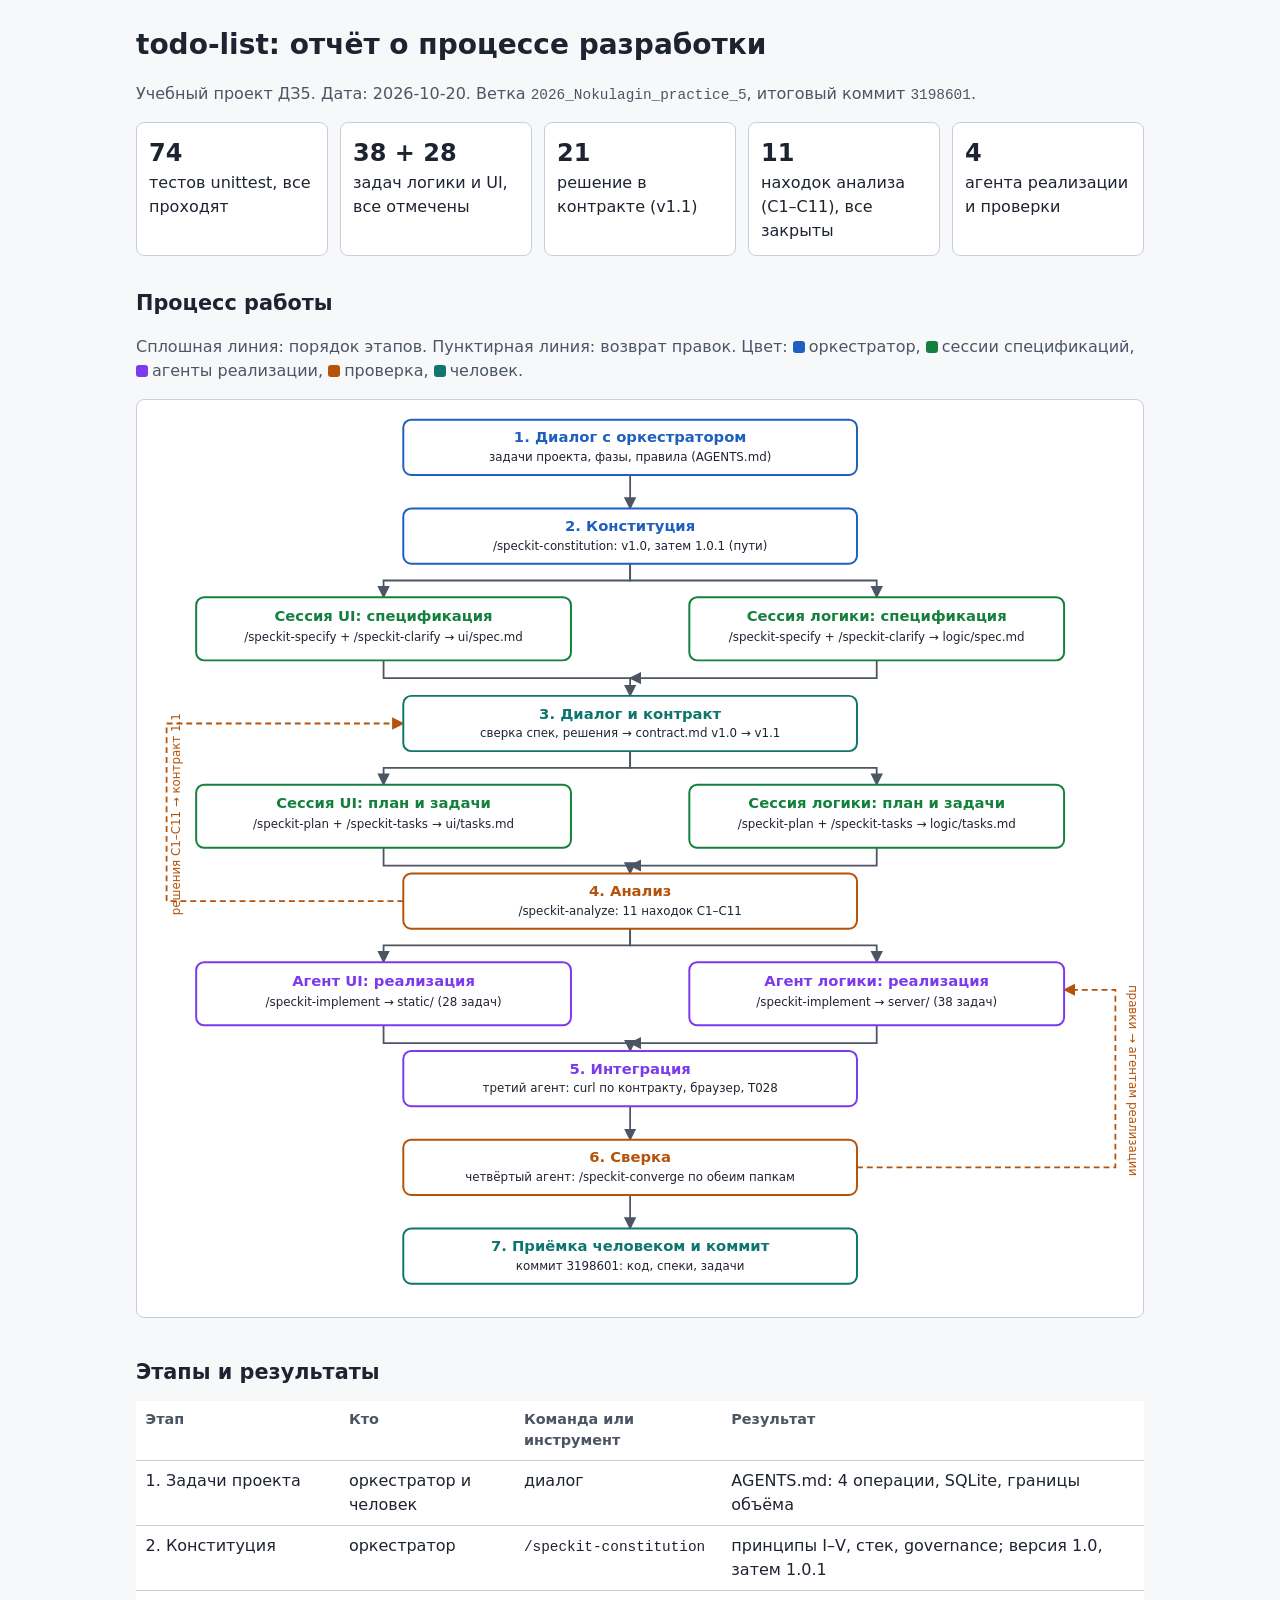
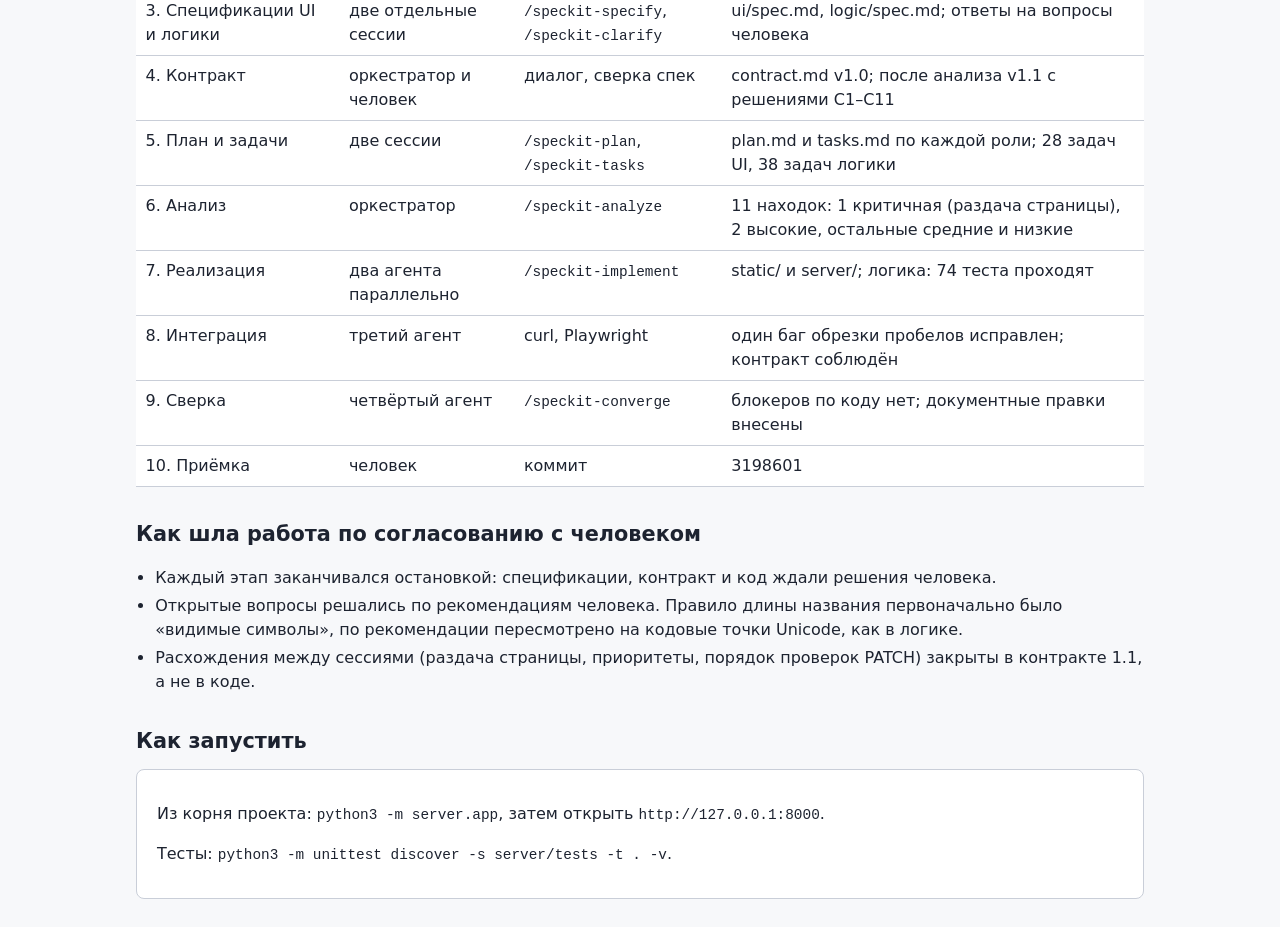
==== practices/practice_05/todo-list/report.html @ 518e2ce3 "docs: add process report for todo-list HTML report with the development process diagram: dialogue wi" ====
<!doctype html>
<html lang="ru">
<head>
<meta charset="utf-8">
<meta name="viewport" content="width=device-width, initial-scale=1">
<title>Отчёт: todo-list, процесс разработки</title>
<style>
  :root {
    --bg: #f7f8fa;
    --panel: #ffffff;
    --text: #1d2330;
    --muted: #4b5563;
    --line: #c9ced8;
    --orch: #1f5fbf;
    --session: #15803d;
    --agent: #7c3aed;
    --check: #b45309;
    --human: #0f766e;
  }
  @media (prefers-color-scheme: dark) {
    :root:not([data-theme="light"]) {
      --bg: #12151c;
      --panel: #1a1f2a;
      --text: #e6e9ef;
      --muted: #aab2c0;
      --line: #374151;
      --orch: #7fb0ff;
      --session: #6fd495;
      --agent: #c4a7ff;
      --check: #f5b75c;
      --human: #6fd4c8;
    }
  }
  :root[data-theme="dark"] {
    --bg: #12151c;
    --panel: #1a1f2a;
    --text: #e6e9ef;
    --muted: #aab2c0;
    --line: #374151;
    --orch: #7fb0ff;
    --session: #6fd495;
    --agent: #c4a7ff;
    --check: #f5b75c;
    --human: #6fd4c8;
  }
  * { box-sizing: border-box; }
  body {
    margin: 0;
    background: var(--bg);
    color: var(--text);
    font: 16px/1.5 system-ui, -apple-system, "Segoe UI", sans-serif;
  }
  main { max-width: 1040px; margin: 0 auto; padding: 1rem; }
  h1 { font-size: 1.75rem; margin: 0.5rem 0; }
  h2 { font-size: 1.3rem; margin: 2rem 0 0.75rem; }
  p, li { color: var(--text); }
  .muted { color: var(--muted); }
  .panel {
    background: var(--panel);
    border: 1px solid var(--line);
    border-radius: 8px;
    padding: 1rem 1.25rem;
    margin: 0.75rem 0;
  }
  .stats { display: grid; grid-template-columns: repeat(auto-fit, minmax(160px, 1fr)); gap: 0.75rem; }
  .stat { background: var(--panel); border: 1px solid var(--line); border-radius: 8px; padding: 0.75rem; }
  .stat b { display: block; font-size: 1.5rem; }
  table { width: 100%; border-collapse: collapse; background: var(--panel); }
  th, td { text-align: left; padding: 0.5rem 0.6rem; border-bottom: 1px solid var(--line); vertical-align: top; }
  th { font-size: 0.9rem; color: var(--muted); }
  code { font: 0.9em ui-monospace, Menlo, monospace; }
  .legend span { display: inline-block; margin-right: 1rem; font-size: 0.9rem; }
  .swatch { display: inline-block; width: 12px; height: 12px; border-radius: 3px; vertical-align: -1px; margin-right: 4px; }
  svg text { font-family: system-ui, -apple-system, "Segoe UI", sans-serif; }
  .diagram { width: 100%; height: auto; background: var(--panel); border: 1px solid var(--line); border-radius: 8px; }
  .box-title { font-size: 15px; font-weight: 700; }
  .box-sub { font-size: 12px; }
  .arrow { fill: none; stroke: var(--muted); stroke-width: 1.8; marker-end: url(#arr); }
  .back { fill: none; stroke: var(--check); stroke-width: 1.8; stroke-dasharray: 6 4; marker-end: url(#arrBack); }
  .lbl { font-size: 12px; fill: var(--check); }
  ul { padding-left: 1.2rem; }
  li { margin: 0.25rem 0; }
  @media (max-width: 600px) {
    h1 { font-size: 1.35rem; }
    table, thead, tbody, tr, th, td { display: block; }
    thead { display: none; }
    tr { border-bottom: 1px solid var(--line); padding: 0.5rem 0; }
    td { border: 0; padding: 0.15rem 0; }
    td::before { content: attr(data-label) ": "; color: var(--muted); }
  }
</style>
</head>
<body>
<main>
  <h1>todo-list: отчёт о процессе разработки</h1>
  <p class="muted">Учебный проект ДЗ5. Дата: 2026-10-20. Ветка <code>2026_Nokulagin_practice_5</code>, итоговый коммит <code>3198601</code>.</p>

  <div class="stats">
    <div class="stat"><b>74</b>тестов unittest, все проходят</div>
    <div class="stat"><b>38 + 28</b>задач логики и UI, все отмечены</div>
    <div class="stat"><b>21</b>решение в контракте (v1.1)</div>
    <div class="stat"><b>11</b>находок анализа (C1–C11), все закрыты</div>
    <div class="stat"><b>4</b>агента реализации и проверки</div>
  </div>

  <h2>Процесс работы</h2>
  <p class="muted">Сплошная линия: порядок этапов. Пунктирная линия: возврат правок. Цвет: <span class="swatch" style="background:var(--orch)"></span>оркестратор,
    <span class="swatch" style="background:var(--session)"></span>сессии спецификаций,
    <span class="swatch" style="background:var(--agent)"></span>агенты реализации,
    <span class="swatch" style="background:var(--check)"></span>проверка,
    <span class="swatch" style="background:var(--human)"></span>человек.</p>

  <svg class="diagram" viewBox="0 0 1020 930" role="img" aria-labelledby="diagram-title diagram-desc">
    <title id="diagram-title">Диаграмма процесса разработки todo-list</title>
    <desc id="diagram-desc">Диалог с оркестратором, конституция, две сессии спецификаций UI и логики, диалог и контракт, планы и задачи в двух сессиях, анализ, реализация двумя агентами, интеграция, сверка, приёмка и коммит. Возвраты правок идут назад к контракту и к агентам реализации.</desc>
    <defs>
      <marker id="arr" viewBox="0 0 10 10" refX="9" refY="5" markerWidth="7" markerHeight="7" orient="auto-start-reverse">
        <path d="M0,0 L10,5 L0,10 z" fill="var(--muted)"/>
      </marker>
      <marker id="arrBack" viewBox="0 0 10 10" refX="9" refY="5" markerWidth="7" markerHeight="7" orient="auto-start-reverse">
        <path d="M0,0 L10,5 L0,10 z" fill="var(--check)"/>
      </marker>
    </defs>

    <!-- Стрелки: основной поток -->
    <path class="arrow" d="M500 76 V110"/>
    <path class="arrow" d="M500 166 V183 H250 V200"/>
    <path class="arrow" d="M500 166 V183 H750 V200"/>
    <path class="arrow" d="M250 264 V282 H500 V300"/>
    <path class="arrow" d="M750 264 V282 H500"/>
    <path class="arrow" d="M500 356 V373 H250 V390"/>
    <path class="arrow" d="M500 356 V373 H750 V390"/>
    <path class="arrow" d="M250 454 V472 H500 V480"/>
    <path class="arrow" d="M750 454 V472 H500"/>
    <path class="arrow" d="M500 536 V553 H250 V570"/>
    <path class="arrow" d="M500 536 V553 H750 V570"/>
    <path class="arrow" d="M250 634 V652 H500 V660"/>
    <path class="arrow" d="M750 634 V652 H500"/>
    <path class="arrow" d="M500 716 V750"/>
    <path class="arrow" d="M500 806 V840"/>

    <!-- Возврат: решения C1–C11 назад к контракту -->
    <path class="back" d="M270 508 H30 V328 H270"/>
    <text class="lbl" x="44" y="420" text-anchor="middle" transform="rotate(-90 44 420)">решения C1–C11 → контракт 1.1</text>

    <!-- Возврат: правки от сверки агентам реализации -->
    <path class="back" d="M730 778 H992 V598 H940"/>
    <text class="lbl" x="1006" y="690" text-anchor="middle" transform="rotate(90 1006 690)">правки → агентам реализации</text>

    <!-- 1. Оркестратор -->
    <rect x="270" y="20" width="460" height="56" rx="8" fill="var(--panel)" stroke="var(--orch)" stroke-width="2"/>
    <text class="box-title" x="500" y="43" text-anchor="middle" fill="var(--orch)">1. Диалог с оркестратором</text>
    <text class="box-sub" x="500" y="62" text-anchor="middle" fill="var(--text)">задачи проекта, фазы, правила (AGENTS.md)</text>

    <!-- 2. Конституция -->
    <rect x="270" y="110" width="460" height="56" rx="8" fill="var(--panel)" stroke="var(--orch)" stroke-width="2"/>
    <text class="box-title" x="500" y="133" text-anchor="middle" fill="var(--orch)">2. Конституция</text>
    <text class="box-sub" x="500" y="152" text-anchor="middle" fill="var(--text)">/speckit-constitution: v1.0, затем 1.0.1 (пути)</text>

    <!-- 3a/3b. Сессии спецификаций -->
    <rect x="60" y="200" width="380" height="64" rx="8" fill="var(--panel)" stroke="var(--session)" stroke-width="2"/>
    <text class="box-title" x="250" y="224" text-anchor="middle" fill="var(--session)">Сессия UI: спецификация</text>
    <text class="box-sub" x="250" y="244" text-anchor="middle" fill="var(--text)">/speckit-specify + /speckit-clarify → ui/spec.md</text>

    <rect x="560" y="200" width="380" height="64" rx="8" fill="var(--panel)" stroke="var(--session)" stroke-width="2"/>
    <text class="box-title" x="750" y="224" text-anchor="middle" fill="var(--session)">Сессия логики: спецификация</text>
    <text class="box-sub" x="750" y="244" text-anchor="middle" fill="var(--text)">/speckit-specify + /speckit-clarify → logic/spec.md</text>

    <!-- 4. Диалог и контракт -->
    <rect x="270" y="300" width="460" height="56" rx="8" fill="var(--panel)" stroke="var(--human)" stroke-width="2"/>
    <text class="box-title" x="500" y="323" text-anchor="middle" fill="var(--human)">3. Диалог и контракт</text>
    <text class="box-sub" x="500" y="342" text-anchor="middle" fill="var(--text)">сверка спек, решения → contract.md v1.0 → v1.1</text>

    <!-- 5a/5b. План и задачи -->
    <rect x="60" y="390" width="380" height="64" rx="8" fill="var(--panel)" stroke="var(--session)" stroke-width="2"/>
    <text class="box-title" x="250" y="414" text-anchor="middle" fill="var(--session)">Сессия UI: план и задачи</text>
    <text class="box-sub" x="250" y="434" text-anchor="middle" fill="var(--text)">/speckit-plan + /speckit-tasks → ui/tasks.md</text>

    <rect x="560" y="390" width="380" height="64" rx="8" fill="var(--panel)" stroke="var(--session)" stroke-width="2"/>
    <text class="box-title" x="750" y="414" text-anchor="middle" fill="var(--session)">Сессия логики: план и задачи</text>
    <text class="box-sub" x="750" y="434" text-anchor="middle" fill="var(--text)">/speckit-plan + /speckit-tasks → logic/tasks.md</text>

    <!-- 6. Анализ -->
    <rect x="270" y="480" width="460" height="56" rx="8" fill="var(--panel)" stroke="var(--check)" stroke-width="2"/>
    <text class="box-title" x="500" y="503" text-anchor="middle" fill="var(--check)">4. Анализ</text>
    <text class="box-sub" x="500" y="522" text-anchor="middle" fill="var(--text)">/speckit-analyze: 11 находок C1–C11</text>

    <!-- 7a/7b. Реализация агентами -->
    <rect x="60" y="570" width="380" height="64" rx="8" fill="var(--panel)" stroke="var(--agent)" stroke-width="2"/>
    <text class="box-title" x="250" y="594" text-anchor="middle" fill="var(--agent)">Агент UI: реализация</text>
    <text class="box-sub" x="250" y="614" text-anchor="middle" fill="var(--text)">/speckit-implement → static/ (28 задач)</text>

    <rect x="560" y="570" width="380" height="64" rx="8" fill="var(--panel)" stroke="var(--agent)" stroke-width="2"/>
    <text class="box-title" x="750" y="594" text-anchor="middle" fill="var(--agent)">Агент логики: реализация</text>
    <text class="box-sub" x="750" y="614" text-anchor="middle" fill="var(--text)">/speckit-implement → server/ (38 задач)</text>

    <!-- 8. Интеграция -->
    <rect x="270" y="660" width="460" height="56" rx="8" fill="var(--panel)" stroke="var(--agent)" stroke-width="2"/>
    <text class="box-title" x="500" y="683" text-anchor="middle" fill="var(--agent)">5. Интеграция</text>
    <text class="box-sub" x="500" y="702" text-anchor="middle" fill="var(--text)">третий агент: curl по контракту, браузер, T028</text>

    <!-- 9. Сверка -->
    <rect x="270" y="750" width="460" height="56" rx="8" fill="var(--panel)" stroke="var(--check)" stroke-width="2"/>
    <text class="box-title" x="500" y="773" text-anchor="middle" fill="var(--check)">6. Сверка</text>
    <text class="box-sub" x="500" y="792" text-anchor="middle" fill="var(--text)">четвёртый агент: /speckit-converge по обеим папкам</text>

    <!-- 10. Приёмка -->
    <rect x="270" y="840" width="460" height="56" rx="8" fill="var(--panel)" stroke="var(--human)" stroke-width="2"/>
    <text class="box-title" x="500" y="863" text-anchor="middle" fill="var(--human)">7. Приёмка человеком и коммит</text>
    <text class="box-sub" x="500" y="882" text-anchor="middle" fill="var(--text)">коммит 3198601: код, спеки, задачи</text>
  </svg>

  <h2>Этапы и результаты</h2>
  <table>
    <thead><tr><th>Этап</th><th>Кто</th><th>Команда или инструмент</th><th>Результат</th></tr></thead>
    <tbody>
      <tr><td data-label="Этап">1. Задачи проекта</td><td data-label="Кто">оркестратор и человек</td><td data-label="Инструмент">диалог</td><td data-label="Результат">AGENTS.md: 4 операции, SQLite, границы объёма</td></tr>
      <tr><td data-label="Этап">2. Конституция</td><td data-label="Кто">оркестратор</td><td data-label="Инструмент"><code>/speckit-constitution</code></td><td data-label="Результат">принципы I–V, стек, governance; версия 1.0, затем 1.0.1</td></tr>
      <tr><td data-label="Этап">3. Спецификации UI и логики</td><td data-label="Кто">две отдельные сессии</td><td data-label="Инструмент"><code>/speckit-specify</code>, <code>/speckit-clarify</code></td><td data-label="Результат">ui/spec.md, logic/spec.md; ответы на вопросы человека</td></tr>
      <tr><td data-label="Этап">4. Контракт</td><td data-label="Кто">оркестратор и человек</td><td data-label="Инструмент">диалог, сверка спек</td><td data-label="Результат">contract.md v1.0; после анализа v1.1 с решениями C1–C11</td></tr>
      <tr><td data-label="Этап">5. План и задачи</td><td data-label="Кто">две сессии</td><td data-label="Инструмент"><code>/speckit-plan</code>, <code>/speckit-tasks</code></td><td data-label="Результат">plan.md и tasks.md по каждой роли; 28 задач UI, 38 задач логики</td></tr>
      <tr><td data-label="Этап">6. Анализ</td><td data-label="Кто">оркестратор</td><td data-label="Инструмент"><code>/speckit-analyze</code></td><td data-label="Результат">11 находок: 1 критичная (раздача страницы), 2 высокие, остальные средние и низкие</td></tr>
      <tr><td data-label="Этап">7. Реализация</td><td data-label="Кто">два агента параллельно</td><td data-label="Инструмент"><code>/speckit-implement</code></td><td data-label="Результат">static/ и server/; логика: 74 теста проходят</td></tr>
      <tr><td data-label="Этап">8. Интеграция</td><td data-label="Кто">третий агент</td><td data-label="Инструмент">curl, Playwright</td><td data-label="Результат">один баг обрезки пробелов исправлен; контракт соблюдён</td></tr>
      <tr><td data-label="Этап">9. Сверка</td><td data-label="Кто">четвёртый агент</td><td data-label="Инструмент"><code>/speckit-converge</code></td><td data-label="Результат">блокеров по коду нет; документные правки внесены</td></tr>
      <tr><td data-label="Этап">10. Приёмка</td><td data-label="Кто">человек</td><td data-label="Инструмент">коммит</td><td data-label="Результат">3198601</td></tr>
    </tbody>
  </table>

  <h2>Как шла работа по согласованию с человеком</h2>
  <ul>
    <li>Каждый этап заканчивался остановкой: спецификации, контракт и код ждали решения человека.</li>
    <li>Открытые вопросы решались по рекомендациям человека. Правило длины названия первоначально было «видимые символы», по рекомендации пересмотрено на кодовые точки Unicode, как в логике.</li>
    <li>Расхождения между сессиями (раздача страницы, приоритеты, порядок проверок PATCH) закрыты в контракте 1.1, а не в коде.</li>
  </ul>

  <h2>Как запустить</h2>
  <div class="panel">
    <p>Из корня проекта: <code>python3 -m server.app</code>, затем открыть <code>http://127.0.0.1:8000</code>.</p>
    <p>Тесты: <code>python3 -m unittest discover -s server/tests -t . -v</code>.</p>
  </div>
</main>
</body>
</html>
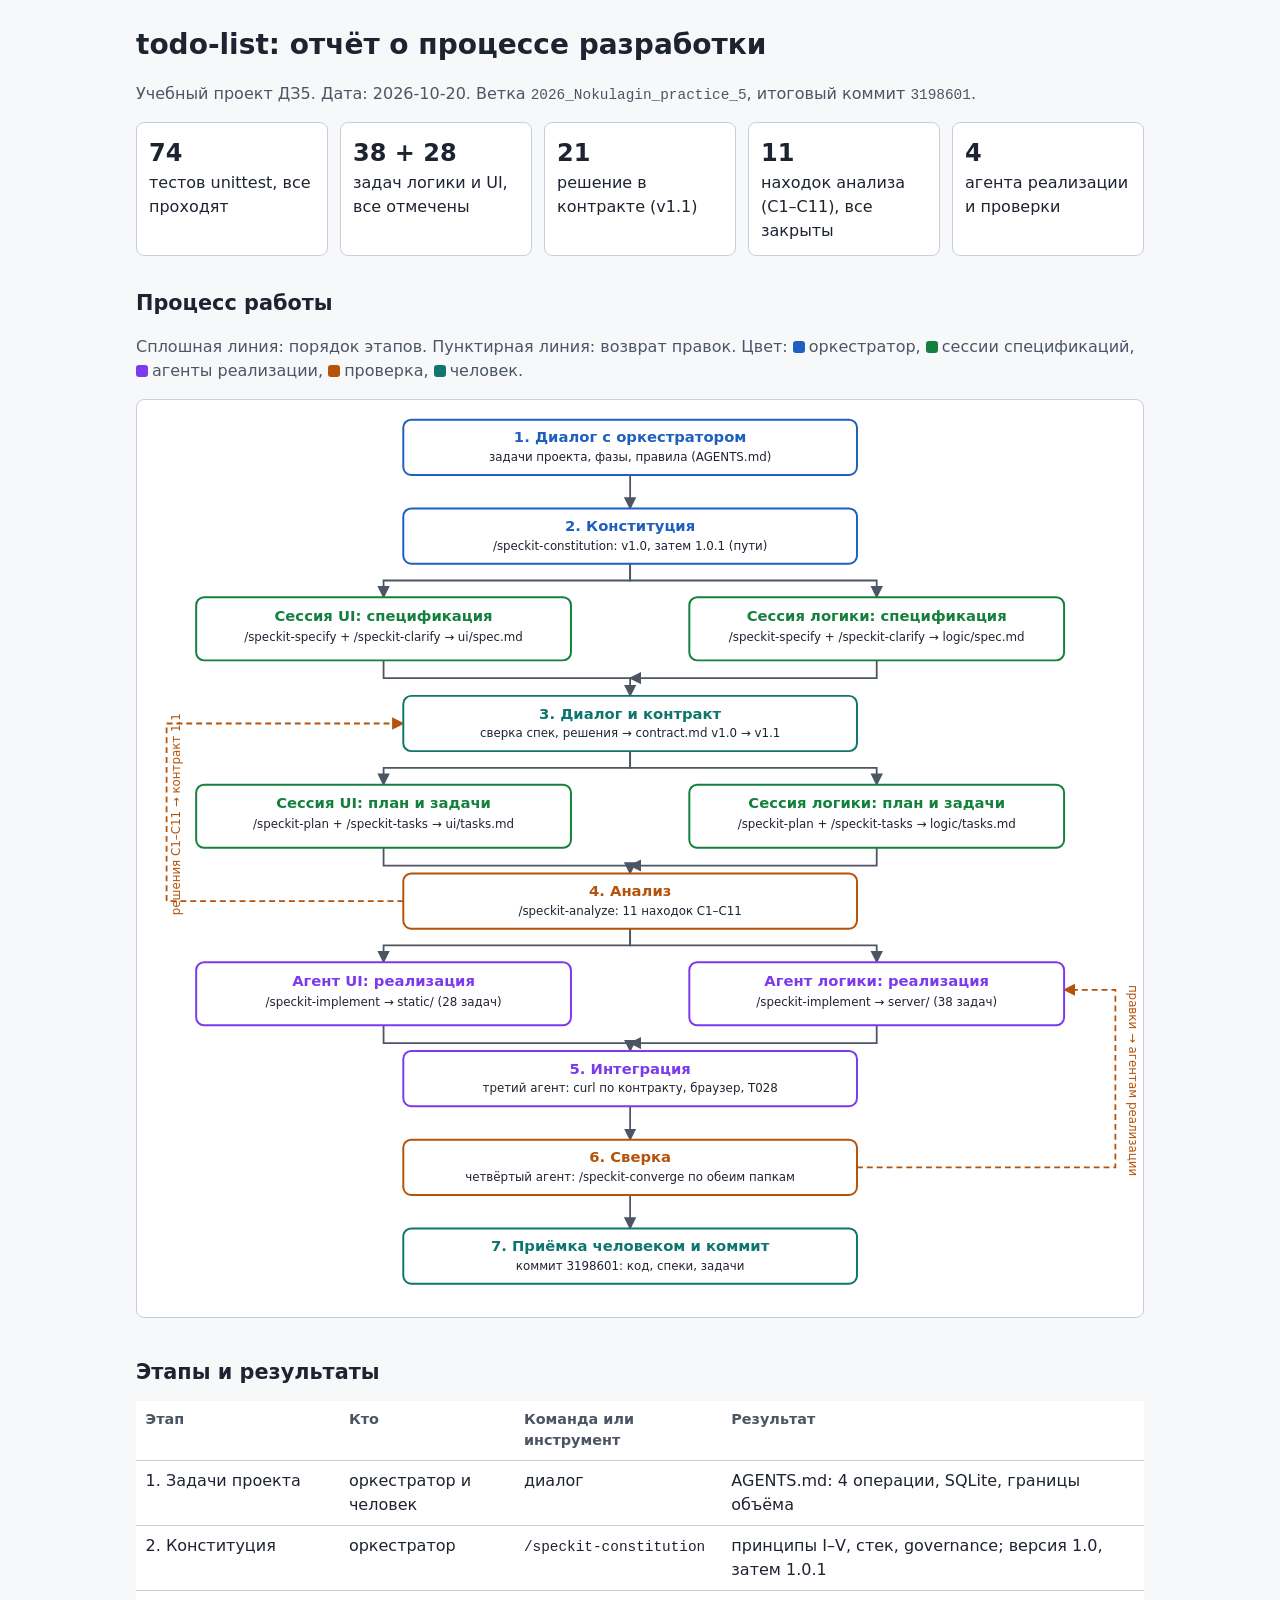
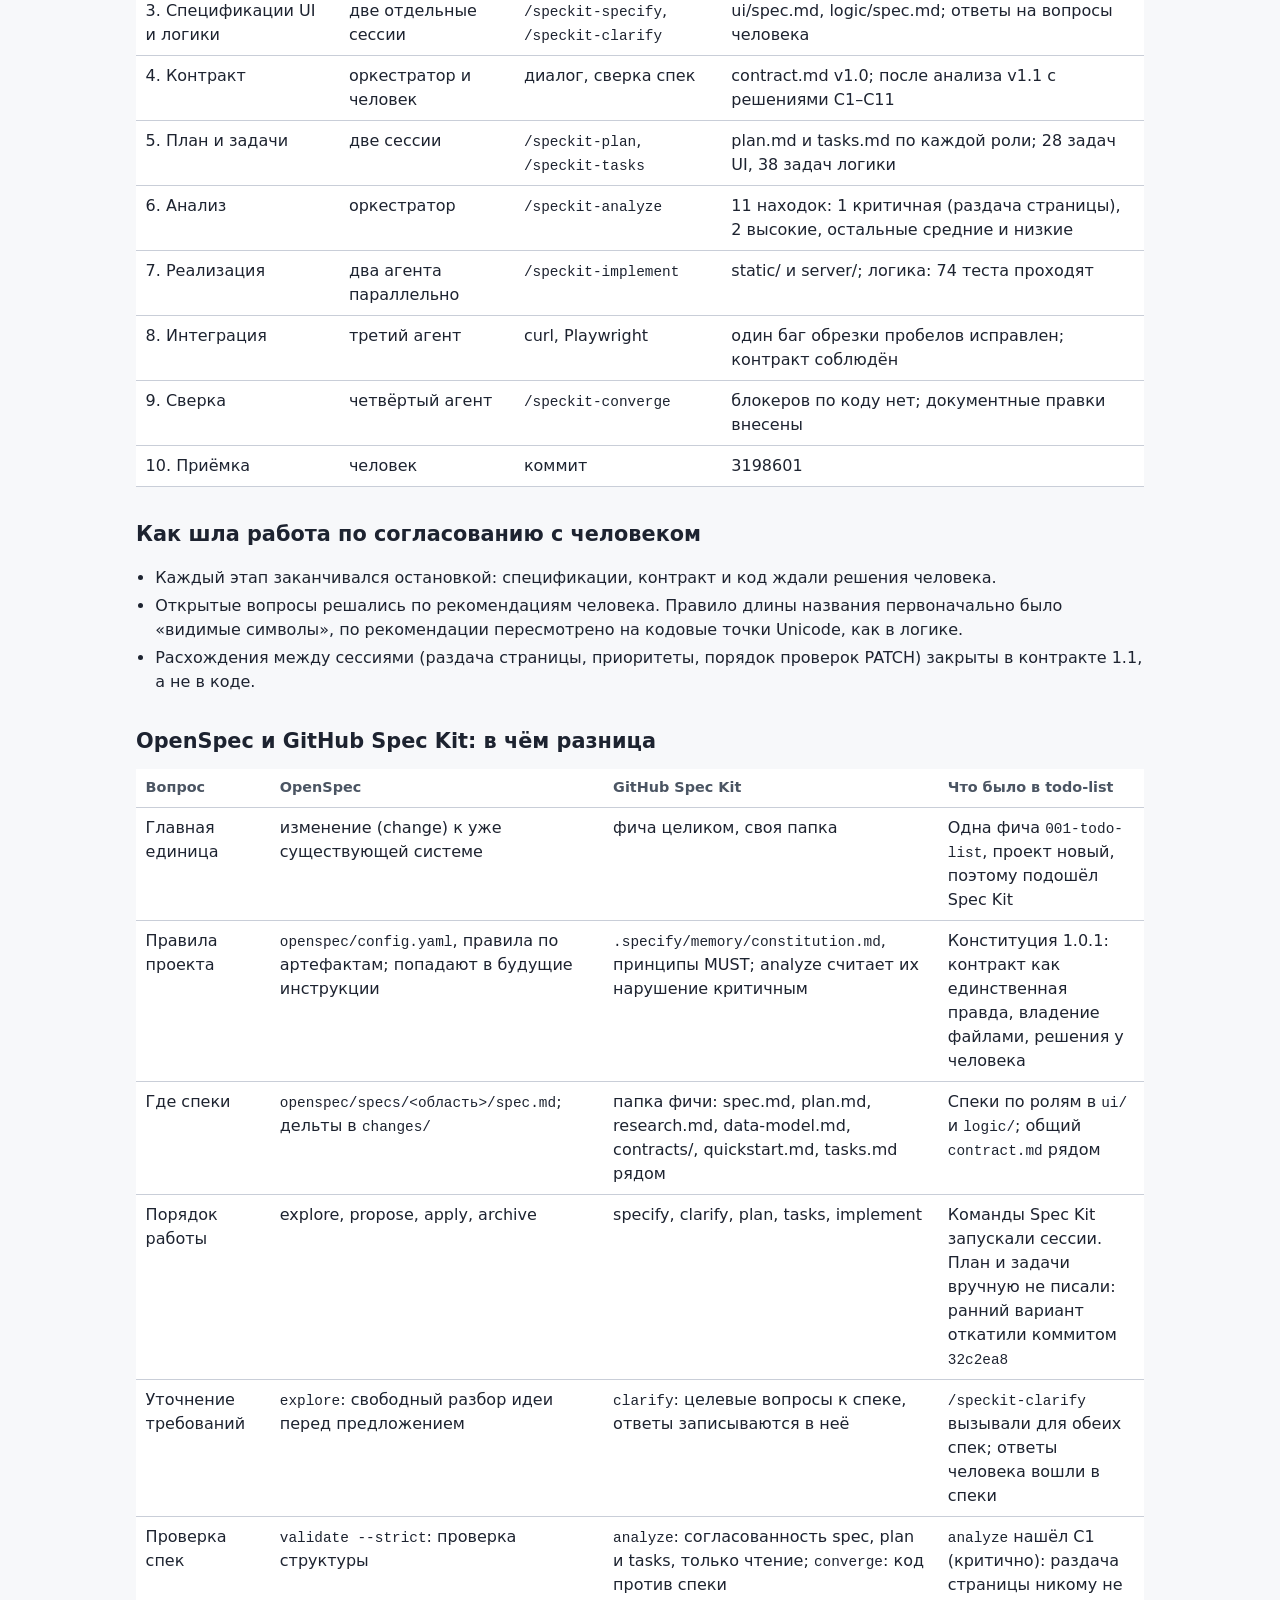
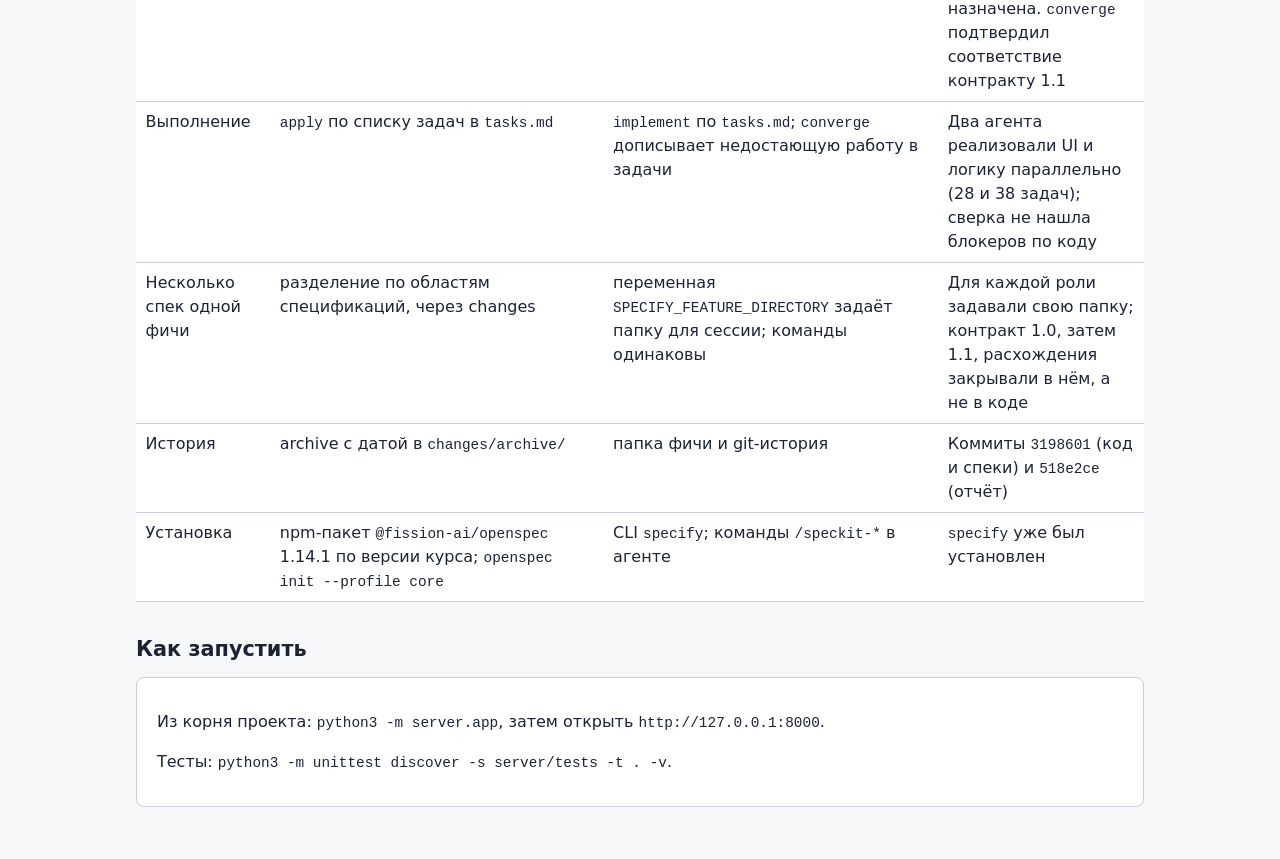
==== commit aa090a97: "docs: add OpenSpec comparison, check results and demo scenario - report.html: comparison table of Op" ====
--- a/practices/practice_05/todo-list/report.html
+++ b/practices/practice_05/todo-list/report.html
@@ -234,6 +234,23 @@
     <li>Расхождения между сессиями (раздача страницы, приоритеты, порядок проверок PATCH) закрыты в контракте 1.1, а не в коде.</li>
   </ul>
 
+  <h2>OpenSpec и GitHub Spec Kit: в чём разница</h2>
+  <table>
+    <thead><tr><th>Вопрос</th><th>OpenSpec</th><th>GitHub Spec Kit</th><th>Что было в todo-list</th></tr></thead>
+    <tbody>
+      <tr><td data-label="Вопрос">Главная единица</td><td data-label="OpenSpec">изменение (change) к уже существующей системе</td><td data-label="Spec Kit">фича целиком, своя папка</td><td data-label="todo-list">Одна фича <code>001-todo-list</code>, проект новый, поэтому подошёл Spec Kit</td></tr>
+      <tr><td data-label="Вопрос">Правила проекта</td><td data-label="OpenSpec"><code>openspec/config.yaml</code>, правила по артефактам; попадают в будущие инструкции</td><td data-label="Spec Kit"><code>.specify/memory/constitution.md</code>, принципы MUST; analyze считает их нарушение критичным</td><td data-label="todo-list">Конституция 1.0.1: контракт как единственная правда, владение файлами, решения у человека</td></tr>
+      <tr><td data-label="Вопрос">Где спеки</td><td data-label="OpenSpec"><code>openspec/specs/&lt;область&gt;/spec.md</code>; дельты в <code>changes/</code></td><td data-label="Spec Kit">папка фичи: spec.md, plan.md, research.md, data-model.md, contracts/, quickstart.md, tasks.md рядом</td><td data-label="todo-list">Спеки по ролям в <code>ui/</code> и <code>logic/</code>; общий <code>contract.md</code> рядом</td></tr>
+      <tr><td data-label="Вопрос">Порядок работы</td><td data-label="OpenSpec">explore, propose, apply, archive</td><td data-label="Spec Kit">specify, clarify, plan, tasks, implement</td><td data-label="todo-list">Команды Spec Kit запускали сессии. План и задачи вручную не писали: ранний вариант откатили коммитом <code>32c2ea8</code></td></tr>
+      <tr><td data-label="Вопрос">Уточнение требований</td><td data-label="OpenSpec"><code>explore</code>: свободный разбор идеи перед предложением</td><td data-label="Spec Kit"><code>clarify</code>: целевые вопросы к спеке, ответы записываются в неё</td><td data-label="todo-list"><code>/speckit-clarify</code> вызывали для обеих спек; ответы человека вошли в спеки</td></tr>
+      <tr><td data-label="Вопрос">Проверка спек</td><td data-label="OpenSpec"><code>validate --strict</code>: проверка структуры</td><td data-label="Spec Kit"><code>analyze</code>: согласованность spec, plan и tasks, только чтение; <code>converge</code>: код против спеки</td><td data-label="todo-list"><code>analyze</code> нашёл C1 (критично): раздача страницы никому не назначена. <code>converge</code> подтвердил соответствие контракту 1.1</td></tr>
+      <tr><td data-label="Вопрос">Выполнение</td><td data-label="OpenSpec"><code>apply</code> по списку задач в <code>tasks.md</code></td><td data-label="Spec Kit"><code>implement</code> по <code>tasks.md</code>; <code>converge</code> дописывает недостающую работу в задачи</td><td data-label="todo-list">Два агента реализовали UI и логику параллельно (28 и 38 задач); сверка не нашла блокеров по коду</td></tr>
+      <tr><td data-label="Вопрос">Несколько спек одной фичи</td><td data-label="OpenSpec">разделение по областям спецификаций, через changes</td><td data-label="Spec Kit">переменная <code>SPECIFY_FEATURE_DIRECTORY</code> задаёт папку для сессии; команды одинаковы</td><td data-label="todo-list">Для каждой роли задавали свою папку; контракт 1.0, затем 1.1, расхождения закрывали в нём, а не в коде</td></tr>
+      <tr><td data-label="Вопрос">История</td><td data-label="OpenSpec">archive с датой в <code>changes/archive/</code></td><td data-label="Spec Kit">папка фичи и git-история</td><td data-label="todo-list">Коммиты <code>3198601</code> (код и спеки) и <code>518e2ce</code> (отчёт)</td></tr>
+      <tr><td data-label="Вопрос">Установка</td><td data-label="OpenSpec">npm-пакет <code>@fission-ai/openspec</code> 1.14.1 по версии курса; <code>openspec init --profile core</code></td><td data-label="Spec Kit">CLI <code>specify</code>; команды <code>/speckit-*</code> в агенте</td><td data-label="todo-list"><code>specify</code> уже был установлен</td></tr>
+    </tbody>
+  </table>
+
   <h2>Как запустить</h2>
   <div class="panel">
     <p>Из корня проекта: <code>python3 -m server.app</code>, затем открыть <code>http://127.0.0.1:8000</code>.</p>
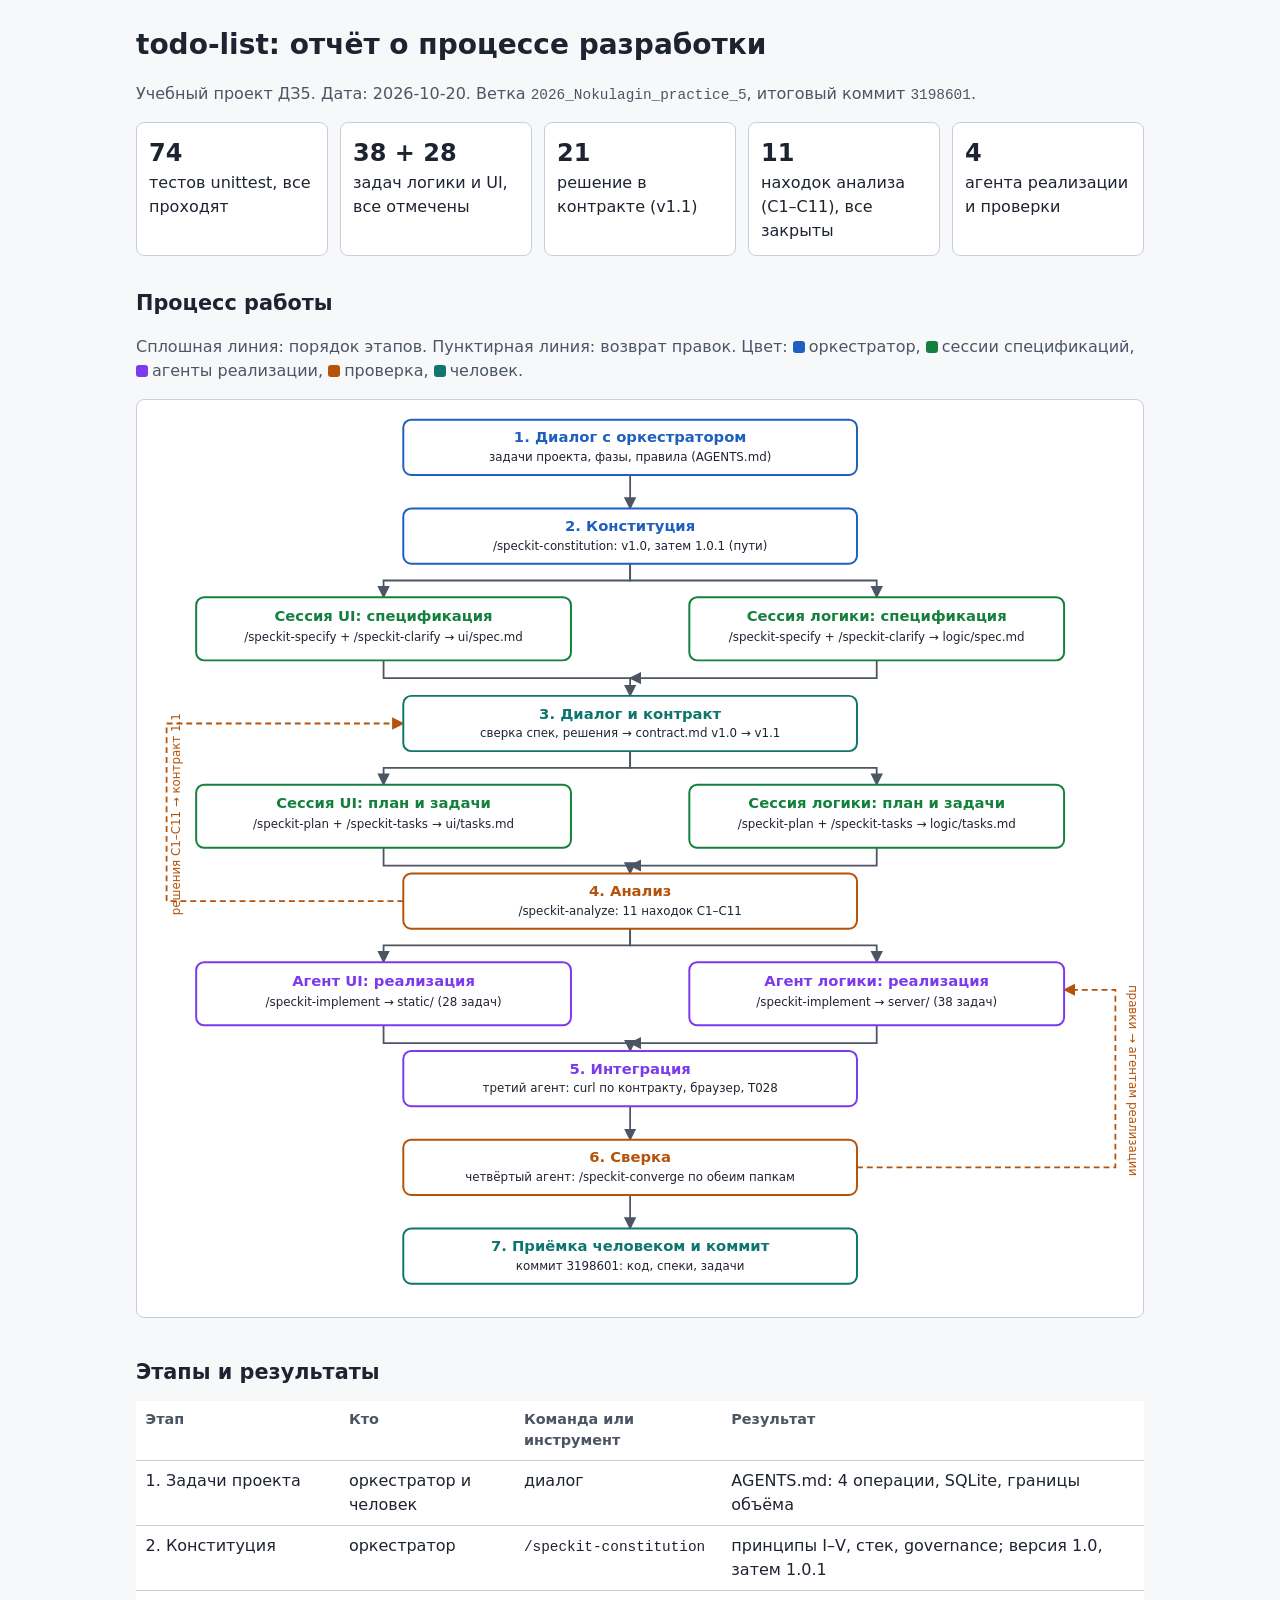
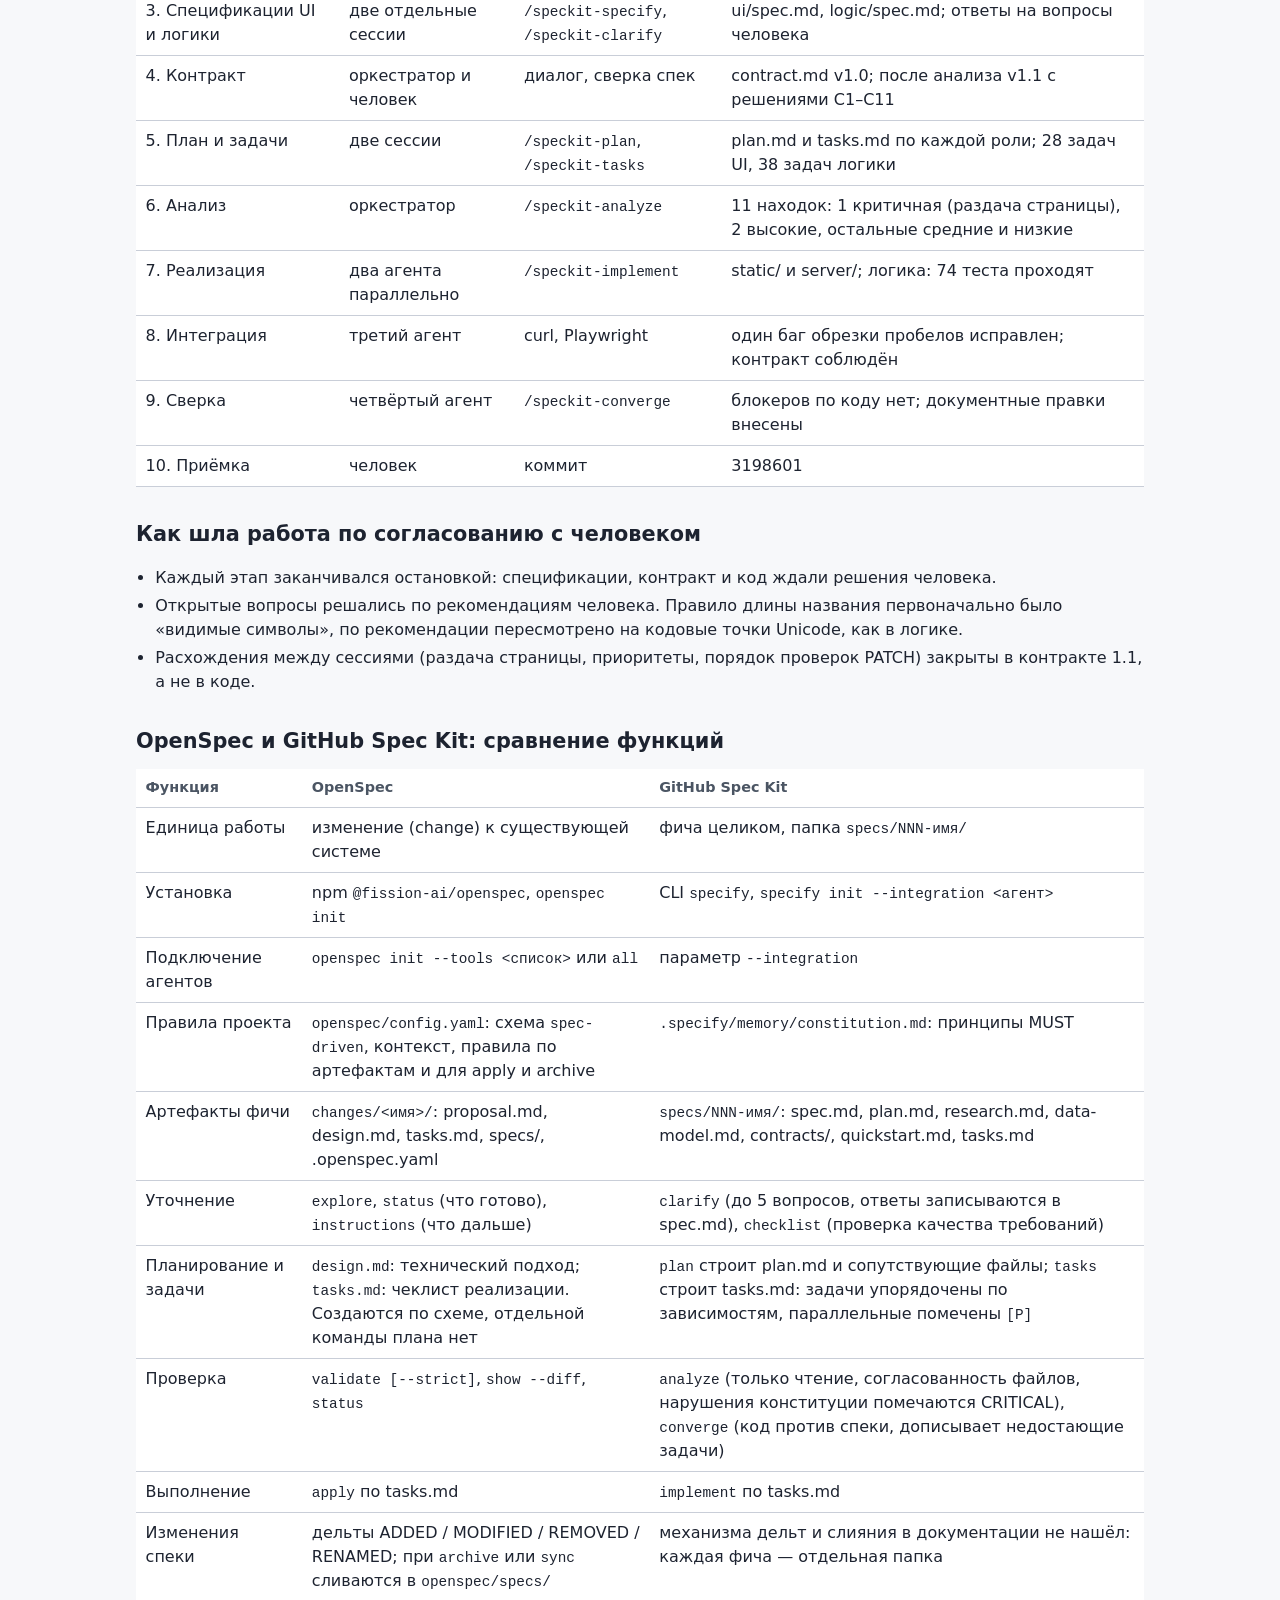
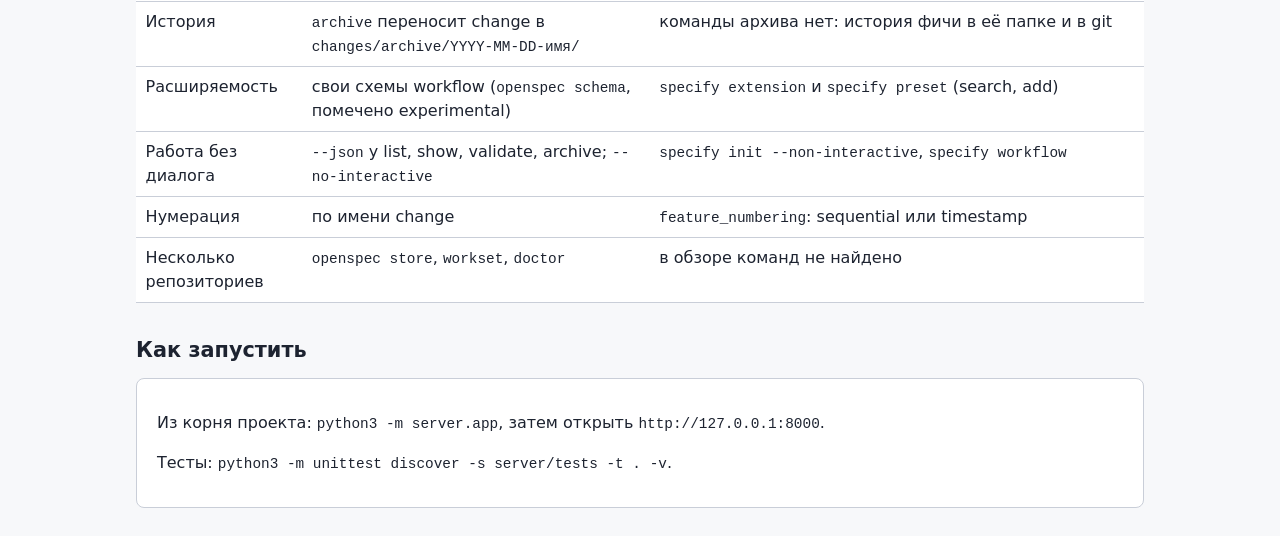
==== commit abb40cfc: "docs: replace OpenSpec comparison table, add reflection and DB script - report.html: comparison tabl" ====
--- a/practices/practice_05/todo-list/report.html
+++ b/practices/practice_05/todo-list/report.html
@@ -234,20 +234,25 @@
     <li>Расхождения между сессиями (раздача страницы, приоритеты, порядок проверок PATCH) закрыты в контракте 1.1, а не в коде.</li>
   </ul>
 
-  <h2>OpenSpec и GitHub Spec Kit: в чём разница</h2>
+  <h2>OpenSpec и GitHub Spec Kit: сравнение функций</h2>
   <table>
-    <thead><tr><th>Вопрос</th><th>OpenSpec</th><th>GitHub Spec Kit</th><th>Что было в todo-list</th></tr></thead>
+    <thead><tr><th>Функция</th><th>OpenSpec</th><th>GitHub Spec Kit</th></tr></thead>
     <tbody>
-      <tr><td data-label="Вопрос">Главная единица</td><td data-label="OpenSpec">изменение (change) к уже существующей системе</td><td data-label="Spec Kit">фича целиком, своя папка</td><td data-label="todo-list">Одна фича <code>001-todo-list</code>, проект новый, поэтому подошёл Spec Kit</td></tr>
-      <tr><td data-label="Вопрос">Правила проекта</td><td data-label="OpenSpec"><code>openspec/config.yaml</code>, правила по артефактам; попадают в будущие инструкции</td><td data-label="Spec Kit"><code>.specify/memory/constitution.md</code>, принципы MUST; analyze считает их нарушение критичным</td><td data-label="todo-list">Конституция 1.0.1: контракт как единственная правда, владение файлами, решения у человека</td></tr>
-      <tr><td data-label="Вопрос">Где спеки</td><td data-label="OpenSpec"><code>openspec/specs/&lt;область&gt;/spec.md</code>; дельты в <code>changes/</code></td><td data-label="Spec Kit">папка фичи: spec.md, plan.md, research.md, data-model.md, contracts/, quickstart.md, tasks.md рядом</td><td data-label="todo-list">Спеки по ролям в <code>ui/</code> и <code>logic/</code>; общий <code>contract.md</code> рядом</td></tr>
-      <tr><td data-label="Вопрос">Порядок работы</td><td data-label="OpenSpec">explore, propose, apply, archive</td><td data-label="Spec Kit">specify, clarify, plan, tasks, implement</td><td data-label="todo-list">Команды Spec Kit запускали сессии. План и задачи вручную не писали: ранний вариант откатили коммитом <code>32c2ea8</code></td></tr>
-      <tr><td data-label="Вопрос">Уточнение требований</td><td data-label="OpenSpec"><code>explore</code>: свободный разбор идеи перед предложением</td><td data-label="Spec Kit"><code>clarify</code>: целевые вопросы к спеке, ответы записываются в неё</td><td data-label="todo-list"><code>/speckit-clarify</code> вызывали для обеих спек; ответы человека вошли в спеки</td></tr>
-      <tr><td data-label="Вопрос">Проверка спек</td><td data-label="OpenSpec"><code>validate --strict</code>: проверка структуры</td><td data-label="Spec Kit"><code>analyze</code>: согласованность spec, plan и tasks, только чтение; <code>converge</code>: код против спеки</td><td data-label="todo-list"><code>analyze</code> нашёл C1 (критично): раздача страницы никому не назначена. <code>converge</code> подтвердил соответствие контракту 1.1</td></tr>
-      <tr><td data-label="Вопрос">Выполнение</td><td data-label="OpenSpec"><code>apply</code> по списку задач в <code>tasks.md</code></td><td data-label="Spec Kit"><code>implement</code> по <code>tasks.md</code>; <code>converge</code> дописывает недостающую работу в задачи</td><td data-label="todo-list">Два агента реализовали UI и логику параллельно (28 и 38 задач); сверка не нашла блокеров по коду</td></tr>
-      <tr><td data-label="Вопрос">Несколько спек одной фичи</td><td data-label="OpenSpec">разделение по областям спецификаций, через changes</td><td data-label="Spec Kit">переменная <code>SPECIFY_FEATURE_DIRECTORY</code> задаёт папку для сессии; команды одинаковы</td><td data-label="todo-list">Для каждой роли задавали свою папку; контракт 1.0, затем 1.1, расхождения закрывали в нём, а не в коде</td></tr>
-      <tr><td data-label="Вопрос">История</td><td data-label="OpenSpec">archive с датой в <code>changes/archive/</code></td><td data-label="Spec Kit">папка фичи и git-история</td><td data-label="todo-list">Коммиты <code>3198601</code> (код и спеки) и <code>518e2ce</code> (отчёт)</td></tr>
-      <tr><td data-label="Вопрос">Установка</td><td data-label="OpenSpec">npm-пакет <code>@fission-ai/openspec</code> 1.14.1 по версии курса; <code>openspec init --profile core</code></td><td data-label="Spec Kit">CLI <code>specify</code>; команды <code>/speckit-*</code> в агенте</td><td data-label="todo-list"><code>specify</code> уже был установлен</td></tr>
+      <tr><td data-label="Функция">Единица работы</td><td data-label="OpenSpec">изменение (change) к существующей системе</td><td data-label="Spec Kit">фича целиком, папка <code>specs/NNN-имя/</code></td></tr>
+      <tr><td data-label="Функция">Установка</td><td data-label="OpenSpec">npm <code>@fission-ai/openspec</code>, <code>openspec init</code></td><td data-label="Spec Kit">CLI <code>specify</code>, <code>specify init --integration &lt;агент&gt;</code></td></tr>
+      <tr><td data-label="Функция">Подключение агентов</td><td data-label="OpenSpec"><code>openspec init --tools &lt;список&gt;</code> или <code>all</code></td><td data-label="Spec Kit">параметр <code>--integration</code></td></tr>
+      <tr><td data-label="Функция">Правила проекта</td><td data-label="OpenSpec"><code>openspec/config.yaml</code>: схема <code>spec-driven</code>, контекст, правила по артефактам и для apply и archive</td><td data-label="Spec Kit"><code>.specify/memory/constitution.md</code>: принципы MUST</td></tr>
+      <tr><td data-label="Функция">Артефакты фичи</td><td data-label="OpenSpec"><code>changes/&lt;имя&gt;/</code>: proposal.md, design.md, tasks.md, specs/, .openspec.yaml</td><td data-label="Spec Kit"><code>specs/NNN-имя/</code>: spec.md, plan.md, research.md, data-model.md, contracts/, quickstart.md, tasks.md</td></tr>
+      <tr><td data-label="Функция">Уточнение</td><td data-label="OpenSpec"><code>explore</code>, <code>status</code> (что готово), <code>instructions</code> (что дальше)</td><td data-label="Spec Kit"><code>clarify</code> (до 5 вопросов, ответы записываются в spec.md), <code>checklist</code> (проверка качества требований)</td></tr>
+      <tr><td data-label="Функция">Планирование и задачи</td><td data-label="OpenSpec"><code>design.md</code>: технический подход; <code>tasks.md</code>: чеклист реализации. Создаются по схеме, отдельной команды плана нет</td><td data-label="Spec Kit"><code>plan</code> строит plan.md и сопутствующие файлы; <code>tasks</code> строит tasks.md: задачи упорядочены по зависимостям, параллельные помечены <code>[P]</code></td></tr>
+      <tr><td data-label="Функция">Проверка</td><td data-label="OpenSpec"><code>validate [--strict]</code>, <code>show --diff</code>, <code>status</code></td><td data-label="Spec Kit"><code>analyze</code> (только чтение, согласованность файлов, нарушения конституции помечаются CRITICAL), <code>converge</code> (код против спеки, дописывает недостающие задачи)</td></tr>
+      <tr><td data-label="Функция">Выполнение</td><td data-label="OpenSpec"><code>apply</code> по tasks.md</td><td data-label="Spec Kit"><code>implement</code> по tasks.md</td></tr>
+      <tr><td data-label="Функция">Изменения спеки</td><td data-label="OpenSpec">дельты ADDED / MODIFIED / REMOVED / RENAMED; при <code>archive</code> или <code>sync</code> сливаются в <code>openspec/specs/</code></td><td data-label="Spec Kit">механизма дельт и слияния в документации не нашёл: каждая фича — отдельная папка</td></tr>
+      <tr><td data-label="Функция">История</td><td data-label="OpenSpec"><code>archive</code> переносит change в <code>changes/archive/YYYY-MM-DD-имя/</code></td><td data-label="Spec Kit">команды архива нет: история фичи в её папке и в git</td></tr>
+      <tr><td data-label="Функция">Расширяемость</td><td data-label="OpenSpec">свои схемы workflow (<code>openspec schema</code>, помечено experimental)</td><td data-label="Spec Kit"><code>specify extension</code> и <code>specify preset</code> (search, add)</td></tr>
+      <tr><td data-label="Функция">Работа без диалога</td><td data-label="OpenSpec"><code>--json</code> у list, show, validate, archive; <code>--no-interactive</code></td><td data-label="Spec Kit"><code>specify init --non-interactive</code>, <code>specify workflow</code></td></tr>
+      <tr><td data-label="Функция">Нумерация</td><td data-label="OpenSpec">по имени change</td><td data-label="Spec Kit"><code>feature_numbering</code>: sequential или timestamp</td></tr>
+      <tr><td data-label="Функция">Несколько репозиториев</td><td data-label="OpenSpec"><code>openspec store</code>, <code>workset</code>, <code>doctor</code></td><td data-label="Spec Kit">в обзоре команд не найдено</td></tr>
     </tbody>
   </table>
 
